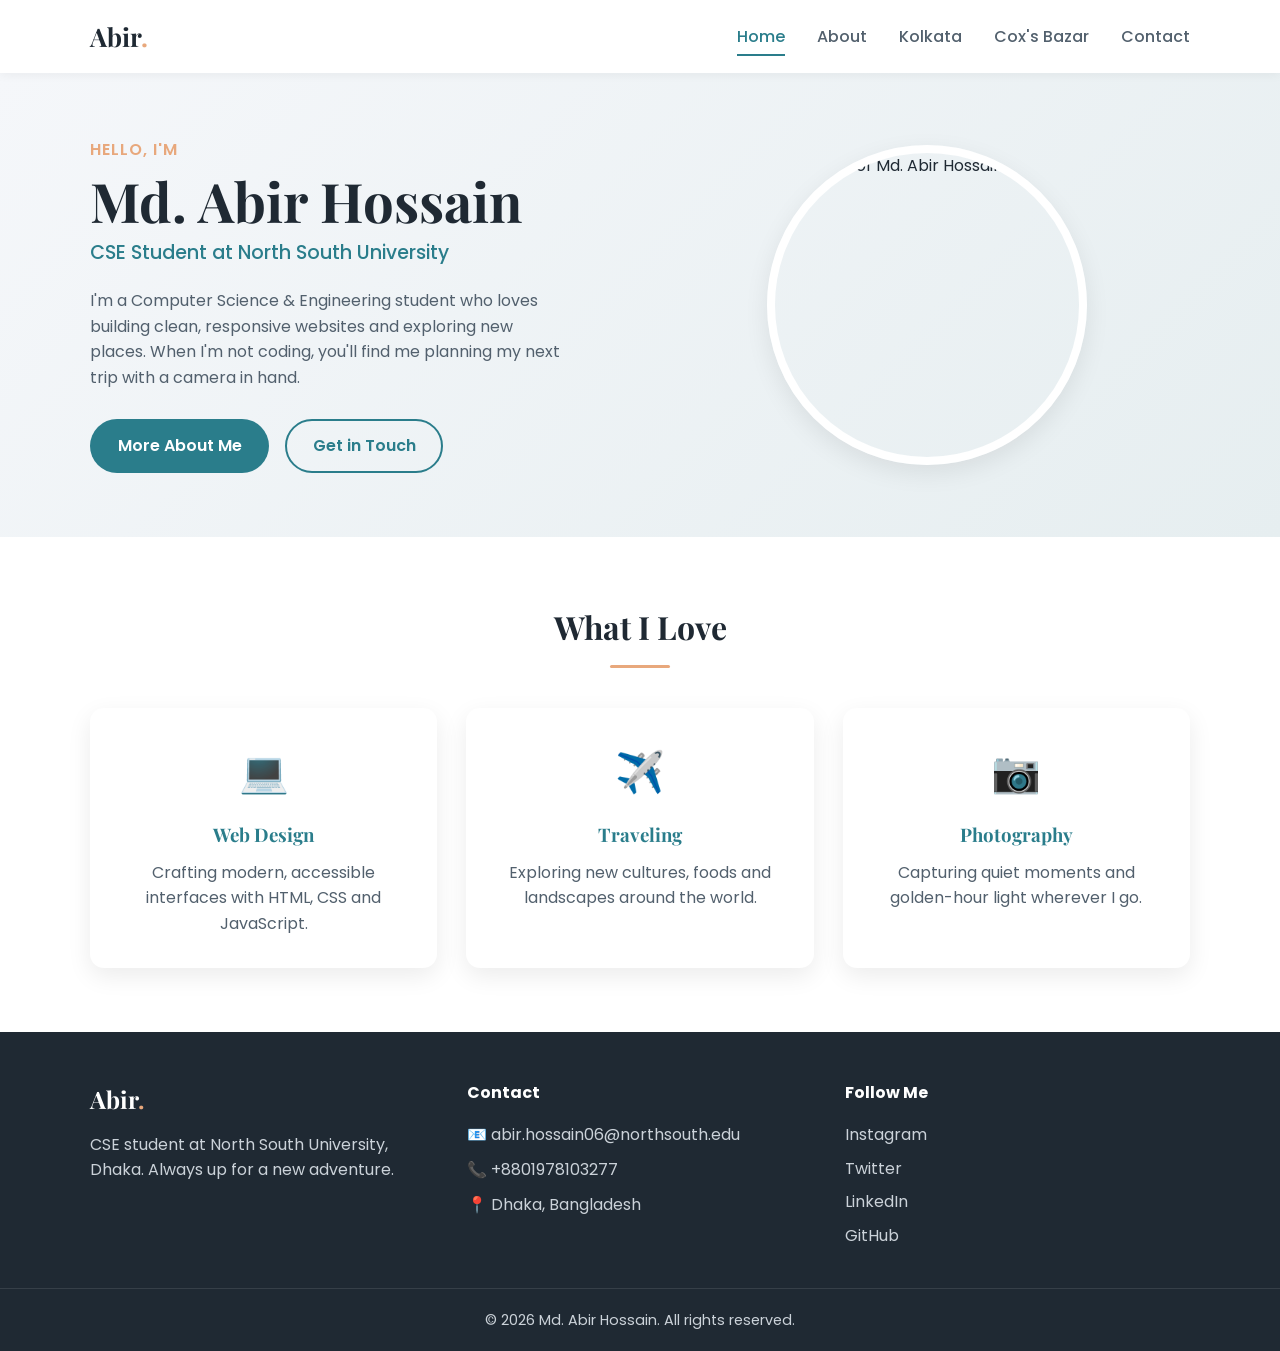
==== index.html @ 002c5c0d "Without ai polishing" ====
<!DOCTYPE html>
<html lang="en">
<head>
  <meta charset="UTF-8" />
  <meta name="viewport" content="width=device-width, initial-scale=1.0" />
  <title>Md. Abir Hossain — Portfolio</title>
  <link rel="stylesheet" href="css/style.css" />
</head>
<body>
  <header class="site-header">
    <div class="container nav-wrap">
      <a href="index.html" class="logo">Abir<span>.</span></a>
      <input type="checkbox" id="nav-toggle" class="nav-toggle" />
      <label for="nav-toggle" class="nav-toggle-label">
        <span></span>
      </label>
      <nav class="main-nav">
        <ul>
          <li><a href="index.html" class="active">Home</a></li>
          <li><a href="about.html">About</a></li>
          <li><a href="kolkata.html">Kolkata</a></li>
          <li><a href="coxsbazar.html">Cox's Bazar</a></li>
          <li><a href="#contact">Contact</a></li>
        </ul>
      </nav>
    </div>
  </header>

  <section class="hero">
    <div class="container hero-inner">
      <div class="hero-text">
        <p class="eyebrow">Hello, I'm</p>
        <h1>Md. Abir Hossain</h1>
        <h2>CSE Student at North South University</h2>
        <p class="lead">
          I'm a Computer Science &amp; Engineering student who loves building
          clean, responsive websites and exploring new places. When I'm not
          coding, you'll find me planning my next trip with a camera in hand.
        </p>
        <div class="hero-buttons">
          <a href="about.html" class="btn btn-primary">More About Me</a>
          <a href="#contact" class="btn btn-outline">Get in Touch</a>
        </div>
      </div>
      <div class="hero-image">
        <img
          src="https://craftx.corecraftsolutions.com/Abir.png"
          alt="Portrait of Md. Abir Hossain"
        />
      </div>
    </div>
  </section>

  <section class="section">
    <div class="container">
      <h2 class="section-title">What I Love</h2>
      <div class="card-grid">
        <article class="card">
          <div class="card-icon">💻</div>
          <h3>Web Design</h3>
          <p>Crafting modern, accessible interfaces with HTML, CSS and JavaScript.</p>
        </article>
        <article class="card">
          <div class="card-icon">✈️</div>
          <h3>Traveling</h3>
          <p>Exploring new cultures, foods and landscapes around the world.</p>
        </article>
        <article class="card">
          <div class="card-icon">📷</div>
          <h3>Photography</h3>
          <p>Capturing quiet moments and golden-hour light wherever I go.</p>
        </article>
      </div>
    </div>
  </section>

  <footer id="contact" class="site-footer">
    <div class="container footer-grid">
      <div>
        <h3 class="footer-logo">Abir<span>.</span></h3>
        <p>CSE student at North South University, Dhaka. Always up for a new adventure.</p>
      </div>
      <div>
        <h4>Contact</h4>
        <ul class="footer-list">
          <li>📧 abir.hossain06@northsouth.edu</li>
          <li>📞 +8801978103277</li>
          <li>📍 Dhaka, Bangladesh</li>
        </ul>
      </div>
      <div>
        <h4>Follow Me</h4>
        <ul class="social-links">
          <li><a href="#">Instagram</a></li>
          <li><a href="#">Twitter</a></li>
          <li><a href="#">LinkedIn</a></li>
          <li><a href="#">GitHub</a></li>
        </ul>
      </div>
    </div>
    <div class="footer-bottom">
      <p>&copy; 2026 Md. Abir Hossain. All rights reserved.</p>
    </div>
  </footer>
</body>
</html>
---- css/style.css ----
/* fonts and color variables */
@import url('https://fonts.googleapis.com/css2?family=Poppins:wght@400;500;600;700&family=Playfair+Display:wght@600;700&display=swap');

:root {
  --primary: #2a7d8b;
  --primary-dark: #1f5f6a;
  --accent: #e8a87c;
  --dark: #1f2933;
  --gray: #52606d;
  --light: #f5f7fa;
  --white: #ffffff;
  --shadow: 0 8px 24px rgba(0, 0, 0, 0.08);
  --radius: 14px;
  --transition: 0.3s ease;
}

* {
  margin: 0;
  padding: 0;
  box-sizing: border-box;
}

html {
  scroll-behavior: smooth;
}

body {
  font-family: 'Poppins', sans-serif;
  color: var(--dark);
  line-height: 1.6;
  background: var(--white);
}

h1, h2, h3, .logo, .footer-logo {
  font-family: 'Playfair Display', serif;
}

img {
  max-width: 100%;
  display: block;
}

a {
  text-decoration: none;
  color: inherit;
}

.container {
  width: min(1100px, 90%);
  margin: 0 auto;
}

/* header and navbar */
.site-header {
  position: sticky;
  top: 0;
  z-index: 100;
  background: rgba(255, 255, 255, 0.95);
  backdrop-filter: blur(8px);
  box-shadow: 0 2px 10px rgba(0, 0, 0, 0.05);
}

.nav-wrap {
  display: flex;
  align-items: center;
  justify-content: space-between;
  padding: 1rem 0;
}

.logo {
  font-size: 1.6rem;
  font-weight: 700;
  color: var(--dark);
}

.logo span,
.footer-logo span {
  color: var(--accent);
}

.main-nav ul {
  list-style: none;
  display: flex;
  gap: 2rem;
}

.main-nav a {
  font-weight: 500;
  color: var(--gray);
  position: relative;
  padding: 0.25rem 0;
  transition: color var(--transition);
}

.main-nav a::after {
  content: '';
  position: absolute;
  left: 0;
  bottom: -4px;
  width: 0;
  height: 2px;
  background: var(--primary);
  transition: width var(--transition);
}

.main-nav a:hover {
  color: var(--primary);
}

.main-nav a:hover::after,
.main-nav a.active::after {
  width: 100%;
}

.main-nav a.active {
  color: var(--primary);
}

/* Mobile nav toggle */
.nav-toggle {
  display: none;
}

.nav-toggle-label {
  display: none;
  cursor: pointer;
  width: 28px;
  height: 22px;
  position: relative;
}

.nav-toggle-label span,
.nav-toggle-label span::before,
.nav-toggle-label span::after {
  content: '';
  position: absolute;
  width: 28px;
  height: 3px;
  background: var(--dark);
  border-radius: 2px;
  transition: var(--transition);
}

.nav-toggle-label span {
  top: 50%;
  transform: translateY(-50%);
}

.nav-toggle-label span::before {
  top: -9px;
}

.nav-toggle-label span::after {
  top: 9px;
}

/* hero section */
.hero {
  background: linear-gradient(135deg, var(--light) 0%, #e6eef0 100%);
  padding: 4rem 0;
}

.hero-inner {
  display: flex;
  align-items: center;
  gap: 3rem;
}

.hero-text {
  flex: 1;
}

.eyebrow {
  color: var(--accent);
  font-weight: 600;
  letter-spacing: 1px;
  text-transform: uppercase;
  margin-bottom: 0.5rem;
}

.hero-text h1 {
  font-size: clamp(2.2rem, 5vw, 3.4rem);
  line-height: 1.1;
  margin-bottom: 0.5rem;
}

.hero-text h2 {
  font-family: 'Poppins', sans-serif;
  font-size: 1.2rem;
  font-weight: 500;
  color: var(--primary);
  margin-bottom: 1.2rem;
}

.lead {
  color: var(--gray);
  max-width: 480px;
  margin-bottom: 1.8rem;
}

.hero-buttons {
  display: flex;
  gap: 1rem;
  flex-wrap: wrap;
}

.hero-image {
  flex: 1;
  display: flex;
  justify-content: center;
}

.hero-image img {
  width: 320px;
  height: 320px;
  object-fit: cover;
  border-radius: 50%;
  border: 8px solid var(--white);
  box-shadow: var(--shadow);
}

/* buttons */
.btn {
  display: inline-block;
  padding: 0.75rem 1.6rem;
  border-radius: 50px;
  font-weight: 600;
  transition: var(--transition);
  border: 2px solid transparent;
}

.btn-primary {
  background: var(--primary);
  color: var(--white);
}

.btn-primary:hover {
  background: var(--primary-dark);
  transform: translateY(-3px);
  box-shadow: var(--shadow);
}

.btn-outline {
  border-color: var(--primary);
  color: var(--primary);
}

.btn-outline:hover {
  background: var(--primary);
  color: var(--white);
  transform: translateY(-3px);
}

/* sections */
.section {
  padding: 4rem 0;
}

.section-alt {
  background: var(--light);
}

.section-title {
  text-align: center;
  font-size: 2rem;
  margin-bottom: 2.5rem;
  position: relative;
}

.section-title::after {
  content: '';
  display: block;
  width: 60px;
  height: 3px;
  background: var(--accent);
  margin: 0.8rem auto 0;
  border-radius: 2px;
}

/* cards */
.card-grid {
  display: grid;
  grid-template-columns: repeat(auto-fit, minmax(250px, 1fr));
  gap: 1.8rem;
}

.card {
  background: var(--white);
  padding: 2rem;
  border-radius: var(--radius);
  box-shadow: var(--shadow);
  text-align: center;
  transition: transform var(--transition);
}

.card:hover {
  transform: translateY(-8px);
}

.card-icon {
  font-size: 2.5rem;
  margin-bottom: 1rem;
}

.card h3 {
  margin-bottom: 0.6rem;
  color: var(--primary);
}

.card p {
  color: var(--gray);
}

/* page banner */
.page-banner {
  background: linear-gradient(135deg, var(--primary) 0%, var(--primary-dark) 100%);
  color: var(--white);
  text-align: center;
  padding: 3.5rem 0;
}

.page-banner h1 {
  font-size: 2.6rem;
  margin-bottom: 0.5rem;
}

/* about page */
.about-grid {
  display: grid;
  grid-template-columns: 1fr 1.3fr;
  gap: 3rem;
  align-items: center;
}

.about-image img {
  border-radius: var(--radius);
  box-shadow: var(--shadow);
}

.about-text h2 {
  margin-bottom: 1rem;
}

.about-text p {
  color: var(--gray);
  margin-bottom: 1rem;
}

.about-text h3 {
  margin: 1.5rem 0 0.8rem;
  color: var(--primary);
}

.skill-list {
  list-style: none;
  display: flex;
  flex-wrap: wrap;
  gap: 0.7rem;
}

.skill-list li {
  background: var(--light);
  border: 1px solid #dce3e8;
  padding: 0.45rem 1rem;
  border-radius: 50px;
  font-size: 0.9rem;
  font-weight: 500;
  transition: var(--transition);
}

.skill-list li:hover {
  background: var(--primary);
  color: var(--white);
}

/* timeline */
.timeline {
  display: grid;
  grid-template-columns: repeat(auto-fit, minmax(220px, 1fr));
  gap: 1.5rem;
}

.timeline-item {
  background: var(--white);
  padding: 1.8rem;
  border-radius: var(--radius);
  box-shadow: var(--shadow);
  border-top: 4px solid var(--accent);
}

.timeline-item .year {
  display: inline-block;
  font-weight: 700;
  color: var(--primary);
  font-size: 1.3rem;
  margin-bottom: 0.5rem;
}

/* travel page hero */
.travel-hero {
  background-size: cover;
  background-position: center;
  color: var(--white);
  text-align: center;
  padding: 6rem 0;
}

.travel-hero h1 {
  font-size: clamp(2.2rem, 5vw, 3.5rem);
  margin-bottom: 0.5rem;
  text-shadow: 0 2px 8px rgba(0, 0, 0, 0.4);
}

.travel-hero p {
  font-size: 1.2rem;
  text-shadow: 0 2px 6px rgba(0, 0, 0, 0.4);
}

.intro-text {
  max-width: 720px;
  margin: 0 auto 2.5rem;
  text-align: center;
  color: var(--gray);
  font-size: 1.05rem;
}

/* photo gallery */
.gallery {
  display: grid;
  grid-template-columns: repeat(auto-fit, minmax(220px, 1fr));
  gap: 1.2rem;
}

.gallery img {
  height: 260px;
  width: 100%;
  object-fit: cover;
  border-radius: var(--radius);
  box-shadow: var(--shadow);
  transition: transform var(--transition);
}

.gallery img:hover {
  transform: scale(1.04);
}

/* footer */
.site-footer {
  background: var(--dark);
  color: #cbd2d9;
  padding-top: 3rem;
}

.footer-grid {
  display: grid;
  grid-template-columns: repeat(auto-fit, minmax(220px, 1fr));
  gap: 2rem;
  padding-bottom: 2rem;
}

.footer-logo {
  font-size: 1.5rem;
  color: var(--white);
  margin-bottom: 0.8rem;
}

.site-footer h4 {
  color: var(--white);
  margin-bottom: 1rem;
}

.footer-list,
.social-links {
  list-style: none;
}

.footer-list li {
  margin-bottom: 0.6rem;
}

.social-links li {
  margin-bottom: 0.5rem;
}

.social-links a {
  transition: var(--transition);
}

.social-links a:hover {
  color: var(--accent);
  padding-left: 6px;
}

.footer-bottom {
  border-top: 1px solid rgba(255, 255, 255, 0.1);
  text-align: center;
  padding: 1.2rem 0;
  font-size: 0.9rem;
}

/* responsive breakpoints */
@media (max-width: 820px) {
  .nav-toggle-label {
    display: block;
  }

  .main-nav {
    position: absolute;
    top: 100%;
    left: 0;
    width: 100%;
    background: var(--white);
    box-shadow: var(--shadow);
    max-height: 0;
    overflow: hidden;
    transition: max-height var(--transition);
  }

  .main-nav ul {
    flex-direction: column;
    gap: 0;
    padding: 0.5rem 5%;
  }

  .main-nav li {
    border-bottom: 1px solid var(--light);
  }

  .main-nav a {
    display: block;
    padding: 0.9rem 0;
  }

  .nav-toggle:checked ~ .main-nav {
    max-height: 320px;
  }

  .hero-inner {
    flex-direction: column-reverse;
    text-align: center;
  }

  .lead {
    margin-left: auto;
    margin-right: auto;
  }

  .hero-buttons {
    justify-content: center;
  }

  .about-grid {
    grid-template-columns: 1fr;
  }

  .skill-list {
    justify-content: center;
  }
}

@media (max-width: 480px) {
  .hero-image img {
    width: 240px;
    height: 240px;
  }

  .section {
    padding: 3rem 0;
  }

  .hero-buttons {
    flex-direction: column;
  }

  .btn {
    text-align: center;
  }
}
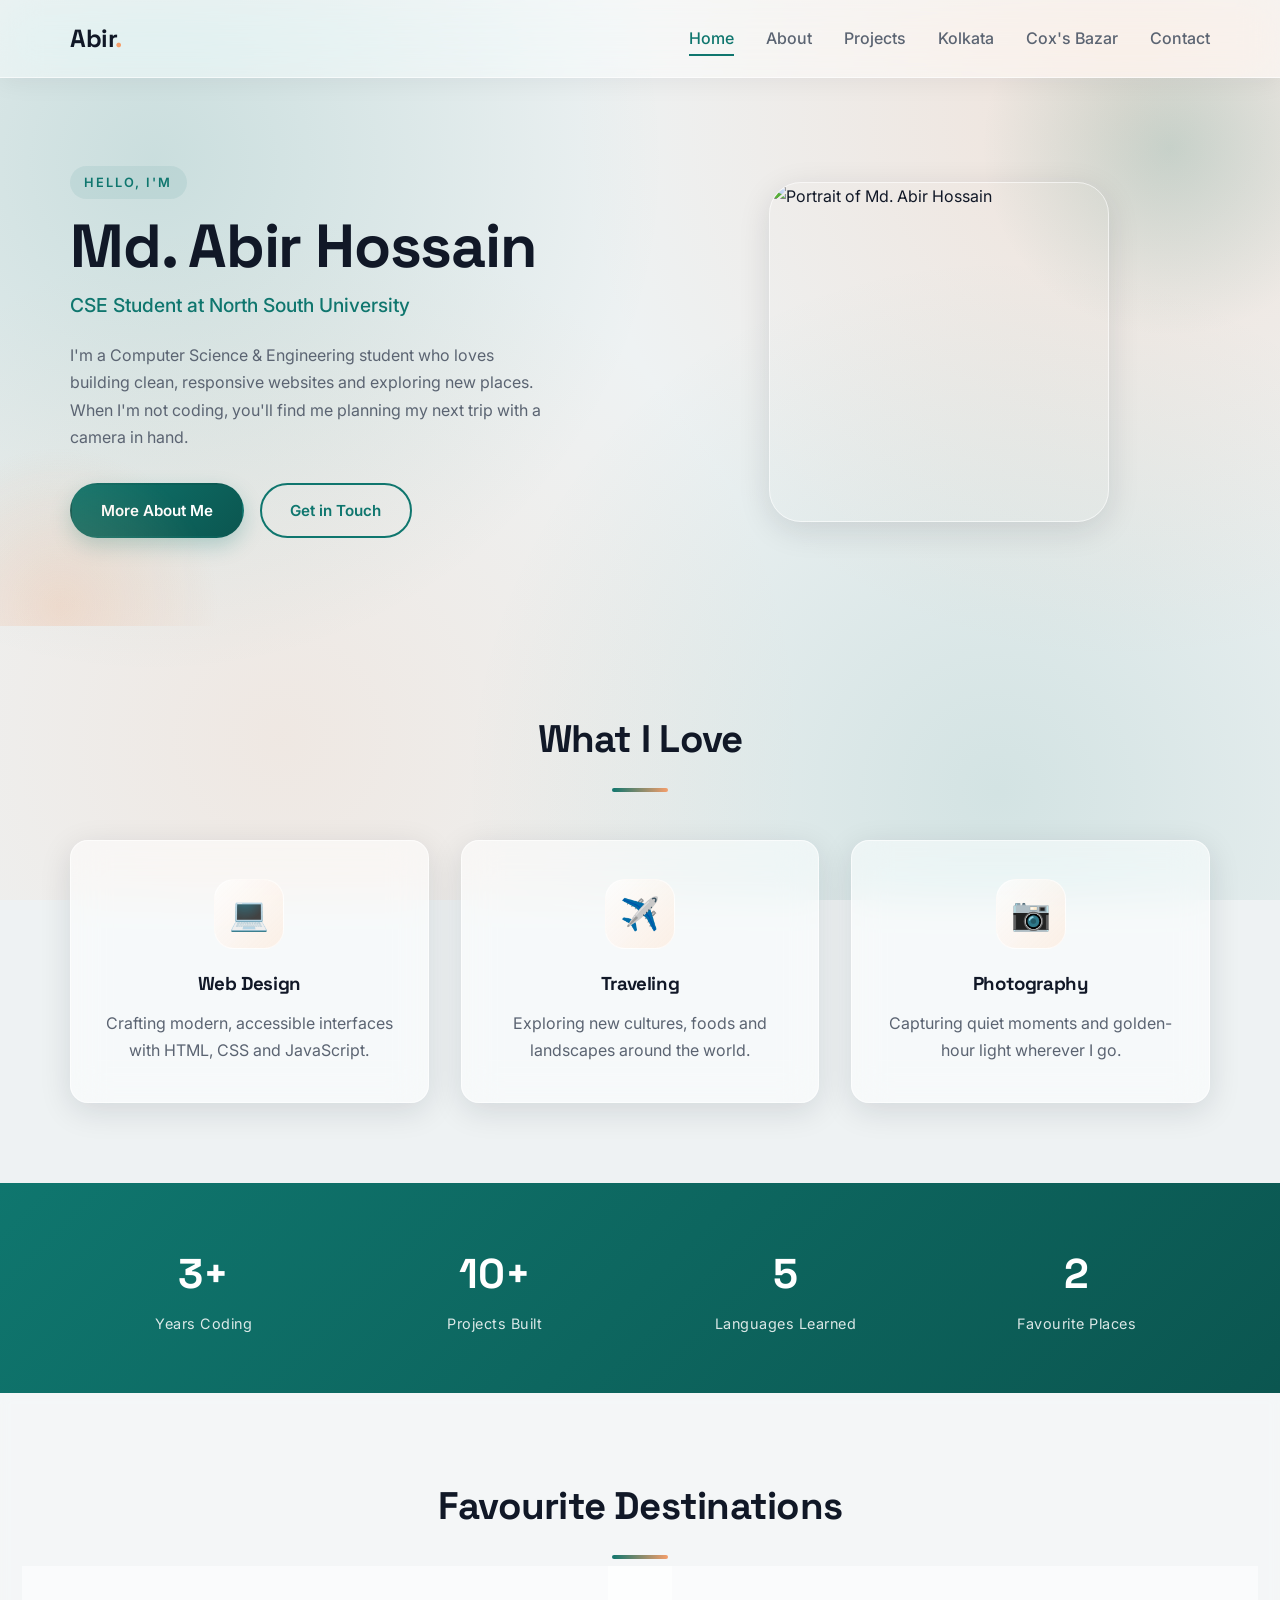
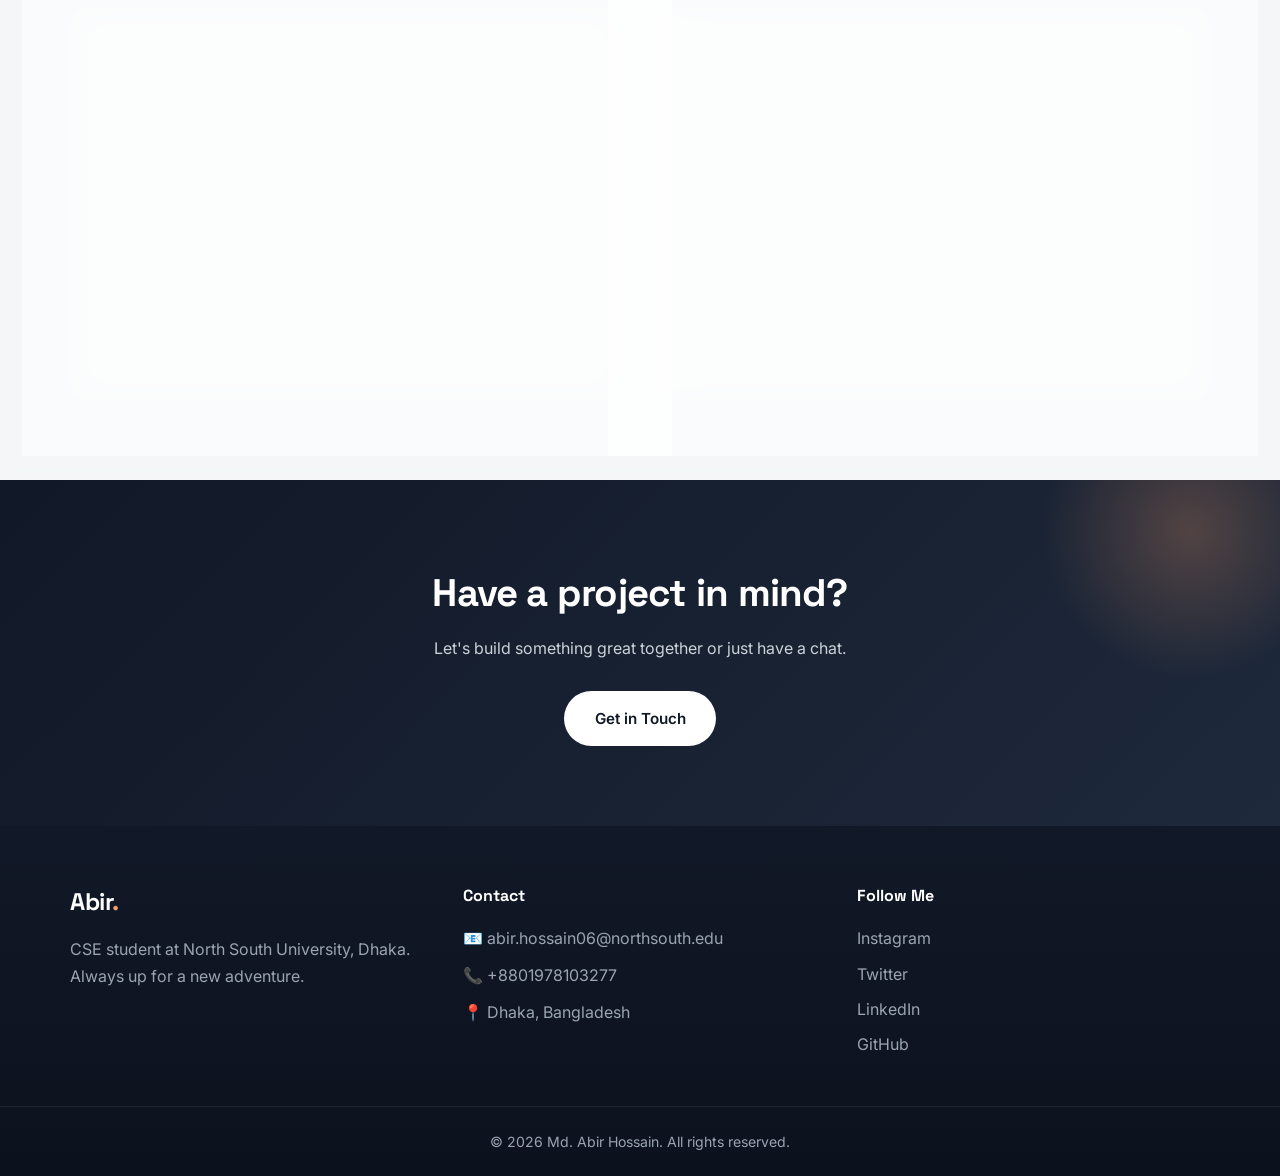
==== commit d6ee921b: "Polished with AI added glass morphism" ====
--- a/index.html
+++ b/index.html
@@ -18,9 +18,10 @@
         <ul>
           <li><a href="index.html" class="active">Home</a></li>
           <li><a href="about.html">About</a></li>
+          <li><a href="projects.html">Projects</a></li>
           <li><a href="kolkata.html">Kolkata</a></li>
           <li><a href="coxsbazar.html">Cox's Bazar</a></li>
-          <li><a href="#contact">Contact</a></li>
+          <li><a href="contact.html">Contact</a></li>
         </ul>
       </nav>
     </div>
@@ -39,7 +40,7 @@
         </p>
         <div class="hero-buttons">
           <a href="about.html" class="btn btn-primary">More About Me</a>
-          <a href="#contact" class="btn btn-outline">Get in Touch</a>
+          <a href="contact.html" class="btn btn-outline">Get in Touch</a>
         </div>
       </div>
       <div class="hero-image">
@@ -74,6 +75,59 @@
     </div>
   </section>
 
+  <section class="stats">
+    <div class="container stats-grid">
+      <div class="stat">
+        <span class="stat-number">3+</span>
+        <span class="stat-label">Years Coding</span>
+      </div>
+      <div class="stat">
+        <span class="stat-number">10+</span>
+        <span class="stat-label">Projects Built</span>
+      </div>
+      <div class="stat">
+        <span class="stat-number">5</span>
+        <span class="stat-label">Languages Learned</span>
+      </div>
+      <div class="stat">
+        <span class="stat-number">2</span>
+        <span class="stat-label">Favourite Places</span>
+      </div>
+    </div>
+  </section>
+
+  <section class="section section-alt">
+    <div class="container">
+      <h2 class="section-title">Favourite Destinations</h2>
+      <div class="card-grid">
+        <article class="place-card">
+          <img src="https://images.unsplash.com/photo-1558431382-27e303142255?auto=format&fit=crop&w=600&q=80" alt="Victoria Memorial in Kolkata" />
+          <div class="place-card-body">
+            <h3>Kolkata, India</h3>
+            <p>The City of Joy, full of history, culture and great food.</p>
+            <a href="kolkata.html" class="link-arrow">Read more &rarr;</a>
+          </div>
+        </article>
+        <article class="place-card">
+          <img src="https://images.unsplash.com/photo-1559494007-9f5847c49d94?auto=format&fit=crop&w=600&q=80" alt="Cox's Bazar beach" />
+          <div class="place-card-body">
+            <h3>Cox's Bazar, Bangladesh</h3>
+            <p>Home to the longest natural sea beach in the world.</p>
+            <a href="coxsbazar.html" class="link-arrow">Read more &rarr;</a>
+          </div>
+        </article>
+      </div>
+    </div>
+  </section>
+
+  <section class="cta">
+    <div class="container">
+      <h2>Have a project in mind?</h2>
+      <p>Let's build something great together or just have a chat.</p>
+      <a href="contact.html" class="btn btn-light">Get in Touch</a>
+    </div>
+  </section>
+
   <footer id="contact" class="site-footer">
     <div class="container footer-grid">
       <div>
--- a/css/style.css
+++ b/css/style.css
@@ -1,17 +1,26 @@
 /* fonts and color variables */
-@import url('https://fonts.googleapis.com/css2?family=Poppins:wght@400;500;600;700&family=Playfair+Display:wght@600;700&display=swap');
+@import url('https://fonts.googleapis.com/css2?family=Inter:wght@400;500;600;700&family=Space+Grotesk:wght@500;600;700&display=swap');
 
 :root {
-  --primary: #2a7d8b;
-  --primary-dark: #1f5f6a;
-  --accent: #e8a87c;
-  --dark: #1f2933;
-  --gray: #52606d;
-  --light: #f5f7fa;
+  --primary: #0f766e;
+  --primary-dark: #0b5650;
+  --accent: #f59e6b;
+  --accent-soft: #fde8d8;
+  --dark: #111827;
+  --gray: #5b6472;
+  --light: #f4f6f8;
+  --border: #e6eaef;
   --white: #ffffff;
-  --shadow: 0 8px 24px rgba(0, 0, 0, 0.08);
-  --radius: 14px;
-  --transition: 0.3s ease;
+  --shadow-sm: 0 2px 8px rgba(17, 24, 39, 0.05);
+  --shadow: 0 12px 32px rgba(17, 24, 39, 0.08);
+  --shadow-lg: 0 24px 60px rgba(17, 24, 39, 0.12);
+  --radius: 18px;
+  --radius-sm: 12px;
+  --transition: 0.3s cubic-bezier(0.4, 0, 0.2, 1);
+  --glass-bg: rgba(255, 255, 255, 0.55);
+  --glass-border: rgba(255, 255, 255, 0.6);
+  --glass-shadow: 0 8px 32px rgba(17, 24, 39, 0.12);
+  --glass-blur: blur(18px) saturate(160%);
 }
 
 * {
@@ -25,14 +34,22 @@
 }
 
 body {
-  font-family: 'Poppins', sans-serif;
+  font-family: 'Inter', sans-serif;
   color: var(--dark);
-  line-height: 1.6;
-  background: var(--white);
+  line-height: 1.7;
+  background: #eef2f3;
+  background-image:
+    radial-gradient(circle at 12% 18%, rgba(15, 118, 110, 0.16), transparent 38%),
+    radial-gradient(circle at 88% 12%, rgba(245, 158, 107, 0.18), transparent 40%),
+    radial-gradient(circle at 78% 88%, rgba(15, 118, 110, 0.12), transparent 42%),
+    radial-gradient(circle at 22% 82%, rgba(245, 158, 107, 0.12), transparent 42%);
+  background-attachment: fixed;
+  -webkit-font-smoothing: antialiased;
 }
 
 h1, h2, h3, .logo, .footer-logo {
-  font-family: 'Playfair Display', serif;
+  font-family: 'Space Grotesk', sans-serif;
+  letter-spacing: -0.02em;
 }
 
 img {
@@ -46,7 +63,7 @@
 }
 
 .container {
-  width: min(1100px, 90%);
+  width: min(1140px, 90%);
   margin: 0 auto;
 }
 
@@ -55,20 +72,22 @@
   position: sticky;
   top: 0;
   z-index: 100;
-  background: rgba(255, 255, 255, 0.95);
-  backdrop-filter: blur(8px);
-  box-shadow: 0 2px 10px rgba(0, 0, 0, 0.05);
+  background: rgba(255, 255, 255, 0.45);
+  backdrop-filter: var(--glass-blur);
+  -webkit-backdrop-filter: var(--glass-blur);
+  border-bottom: 1px solid var(--glass-border);
+  box-shadow: 0 4px 24px rgba(17, 24, 39, 0.06);
 }
 
 .nav-wrap {
   display: flex;
   align-items: center;
   justify-content: space-between;
-  padding: 1rem 0;
+  padding: 1.1rem 0;
 }
 
 .logo {
-  font-size: 1.6rem;
+  font-size: 1.55rem;
   font-weight: 700;
   color: var(--dark);
 }
@@ -156,14 +175,40 @@
 
 /* hero section */
 .hero {
-  background: linear-gradient(135deg, var(--light) 0%, #e6eef0 100%);
-  padding: 4rem 0;
+  position: relative;
+  padding: 5.5rem 0;
+  overflow: hidden;
+}
+
+.hero::before {
+  content: '';
+  position: absolute;
+  top: -120px;
+  right: -80px;
+  width: 380px;
+  height: 380px;
+  background: radial-gradient(circle, rgba(15, 118, 110, 0.18), transparent 70%);
+  border-radius: 50%;
+  pointer-events: none;
+}
+
+.hero::after {
+  content: '';
+  position: absolute;
+  bottom: -140px;
+  left: -100px;
+  width: 320px;
+  height: 320px;
+  background: radial-gradient(circle, rgba(245, 158, 107, 0.22), transparent 70%);
+  border-radius: 50%;
+  pointer-events: none;
 }
 
 .hero-inner {
+  position: relative;
   display: flex;
   align-items: center;
-  gap: 3rem;
+  gap: 3.5rem;
 }
 
 .hero-text {
@@ -171,31 +216,37 @@
 }
 
 .eyebrow {
-  color: var(--accent);
+  display: inline-block;
+  color: var(--primary);
   font-weight: 600;
-  letter-spacing: 1px;
+  letter-spacing: 2px;
   text-transform: uppercase;
-  margin-bottom: 0.5rem;
+  font-size: 0.8rem;
+  padding: 0.35rem 0.9rem;
+  background: rgba(15, 118, 110, 0.08);
+  border-radius: 50px;
+  margin-bottom: 1rem;
 }
 
 .hero-text h1 {
-  font-size: clamp(2.2rem, 5vw, 3.4rem);
-  line-height: 1.1;
-  margin-bottom: 0.5rem;
+  font-size: clamp(2.4rem, 5.5vw, 3.8rem);
+  line-height: 1.05;
+  margin-bottom: 0.6rem;
 }
 
 .hero-text h2 {
-  font-family: 'Poppins', sans-serif;
+  font-family: 'Inter', sans-serif;
   font-size: 1.2rem;
   font-weight: 500;
   color: var(--primary);
-  margin-bottom: 1.2rem;
+  margin-bottom: 1.3rem;
+  letter-spacing: 0;
 }
 
 .lead {
   color: var(--gray);
   max-width: 480px;
-  margin-bottom: 1.8rem;
+  margin-bottom: 2rem;
 }
 
 .hero-buttons {
@@ -211,33 +262,39 @@
 }
 
 .hero-image img {
-  width: 320px;
-  height: 320px;
+  width: 340px;
+  height: 340px;
   object-fit: cover;
-  border-radius: 50%;
-  border: 8px solid var(--white);
-  box-shadow: var(--shadow);
+  border-radius: 32px;
+  border: 1px solid var(--glass-border);
+  box-shadow: var(--glass-shadow);
+  transition: transform var(--transition);
+}
+
+.hero-image img:hover {
+  transform: translateY(-6px) rotate(-1deg);
 }
 
 /* buttons */
 .btn {
   display: inline-block;
-  padding: 0.75rem 1.6rem;
+  padding: 0.8rem 1.8rem;
   border-radius: 50px;
   font-weight: 600;
+  font-size: 0.95rem;
   transition: var(--transition);
   border: 2px solid transparent;
 }
 
 .btn-primary {
-  background: var(--primary);
+  background: linear-gradient(135deg, var(--primary) 0%, var(--primary-dark) 100%);
   color: var(--white);
+  box-shadow: 0 8px 20px rgba(15, 118, 110, 0.25);
 }
 
 .btn-primary:hover {
-  background: var(--primary-dark);
   transform: translateY(-3px);
-  box-shadow: var(--shadow);
+  box-shadow: 0 14px 28px rgba(15, 118, 110, 0.35);
 }
 
 .btn-outline {
@@ -249,92 +306,423 @@
   background: var(--primary);
   color: var(--white);
   transform: translateY(-3px);
+  box-shadow: 0 12px 24px rgba(15, 118, 110, 0.25);
 }
 
 /* sections */
 .section {
-  padding: 4rem 0;
+  padding: 5rem 0;
 }
 
 .section-alt {
-  background: var(--light);
+  background: rgba(255, 255, 255, 0.35);
+  backdrop-filter: blur(6px);
+  -webkit-backdrop-filter: blur(6px);
 }
 
 .section-title {
   text-align: center;
-  font-size: 2rem;
-  margin-bottom: 2.5rem;
+  font-size: clamp(1.8rem, 4vw, 2.4rem);
+  margin-bottom: 3rem;
   position: relative;
 }
 
 .section-title::after {
   content: '';
   display: block;
-  width: 60px;
-  height: 3px;
-  background: var(--accent);
-  margin: 0.8rem auto 0;
-  border-radius: 2px;
+  width: 56px;
+  height: 4px;
+  background: linear-gradient(90deg, var(--primary), var(--accent));
+  margin: 1rem auto 0;
+  border-radius: 4px;
 }
 
 /* cards */
 .card-grid {
   display: grid;
   grid-template-columns: repeat(auto-fit, minmax(250px, 1fr));
-  gap: 1.8rem;
+  gap: 2rem;
 }
 
 .card {
-  background: var(--white);
-  padding: 2rem;
+  background: var(--glass-bg);
+  backdrop-filter: var(--glass-blur);
+  -webkit-backdrop-filter: var(--glass-blur);
+  padding: 2.4rem 2rem;
   border-radius: var(--radius);
-  box-shadow: var(--shadow);
+  box-shadow: var(--glass-shadow);
+  border: 1px solid var(--glass-border);
   text-align: center;
-  transition: transform var(--transition);
+  transition: transform var(--transition), box-shadow var(--transition);
 }
 
 .card:hover {
-  transform: translateY(-8px);
+  transform: translateY(-10px);
+  box-shadow: var(--shadow-lg);
 }
 
 .card-icon {
-  font-size: 2.5rem;
-  margin-bottom: 1rem;
+  display: inline-flex;
+  align-items: center;
+  justify-content: center;
+  width: 70px;
+  height: 70px;
+  font-size: 2rem;
+  margin-bottom: 1.2rem;
+  background: linear-gradient(135deg, rgba(255, 255, 255, 0.7), rgba(253, 232, 216, 0.6));
+  border: 1px solid var(--glass-border);
+  border-radius: 20px;
 }
 
 .card h3 {
   margin-bottom: 0.6rem;
-  color: var(--primary);
+  color: var(--dark);
 }
 
 .card p {
   color: var(--gray);
 }
 
+/* place cards on home page */
+.place-card {
+  background: var(--glass-bg);
+  backdrop-filter: var(--glass-blur);
+  -webkit-backdrop-filter: var(--glass-blur);
+  border-radius: var(--radius);
+  overflow: hidden;
+  box-shadow: var(--glass-shadow);
+  border: 1px solid var(--glass-border);
+  transition: transform var(--transition), box-shadow var(--transition);
+}
+
+.place-card:hover {
+  transform: translateY(-10px);
+  box-shadow: var(--shadow-lg);
+}
+
+.place-card img {
+  height: 230px;
+  width: 100%;
+  object-fit: cover;
+  transition: transform 0.6s ease;
+}
+
+.place-card:hover img {
+  transform: scale(1.07);
+}
+
+.place-card-body {
+  padding: 1.6rem;
+}
+
+.place-card-body h3 {
+  margin-bottom: 0.5rem;
+}
+
+.place-card-body p {
+  color: var(--gray);
+  margin-bottom: 1rem;
+}
+
+.link-arrow {
+  display: inline-block;
+  color: var(--primary);
+  font-weight: 600;
+  transition: var(--transition);
+}
+
+.link-arrow:hover {
+  color: var(--accent);
+  transform: translateX(4px);
+}
+
+/* stats strip */
+.stats {
+  background: linear-gradient(135deg, var(--primary) 0%, var(--primary-dark) 100%);
+  color: var(--white);
+  padding: 3.5rem 0;
+}
+
+.stats-grid {
+  display: grid;
+  grid-template-columns: repeat(auto-fit, minmax(150px, 1fr));
+  gap: 1.5rem;
+  text-align: center;
+}
+
+.stat-number {
+  display: block;
+  font-family: 'Space Grotesk', sans-serif;
+  font-size: 2.6rem;
+  font-weight: 700;
+}
+
+.stat-label {
+  font-size: 0.9rem;
+  letter-spacing: 0.5px;
+  opacity: 0.85;
+}
+
+/* call to action */
+.cta {
+  position: relative;
+  background: linear-gradient(135deg, #111827 0%, #1e293b 100%);
+  color: var(--white);
+  text-align: center;
+  padding: 5rem 0;
+  overflow: hidden;
+}
+
+.cta::before {
+  content: '';
+  position: absolute;
+  top: -100px;
+  right: -60px;
+  width: 300px;
+  height: 300px;
+  background: radial-gradient(circle, rgba(245, 158, 107, 0.25), transparent 70%);
+  border-radius: 50%;
+}
+
+.cta h2 {
+  position: relative;
+  font-size: clamp(1.8rem, 4vw, 2.4rem);
+  margin-bottom: 0.6rem;
+}
+
+.cta p {
+  position: relative;
+  color: #cbd2d9;
+  margin-bottom: 1.8rem;
+}
+
+.btn-light {
+  position: relative;
+  background: var(--white);
+  color: var(--dark);
+}
+
+.btn-light:hover {
+  background: var(--accent);
+  color: var(--white);
+  transform: translateY(-3px);
+  box-shadow: 0 12px 24px rgba(245, 158, 107, 0.35);
+}
+
+/* project cards */
+.project-card {
+  background: var(--glass-bg);
+  backdrop-filter: var(--glass-blur);
+  -webkit-backdrop-filter: var(--glass-blur);
+  border-radius: var(--radius);
+  overflow: hidden;
+  box-shadow: var(--glass-shadow);
+  border: 1px solid var(--glass-border);
+  transition: transform var(--transition), box-shadow var(--transition);
+  display: flex;
+  flex-direction: column;
+}
+
+.project-card:hover {
+  transform: translateY(-10px);
+  box-shadow: var(--shadow-lg);
+}
+
+.project-thumb {
+  overflow: hidden;
+  height: 200px;
+}
+
+.project-thumb img {
+  width: 100%;
+  height: 100%;
+  object-fit: cover;
+  transition: transform 0.6s ease;
+}
+
+.project-card:hover .project-thumb img {
+  transform: scale(1.08);
+}
+
+.project-body {
+  padding: 1.6rem;
+  display: flex;
+  flex-direction: column;
+  flex: 1;
+}
+
+.project-body h3 {
+  margin-bottom: 0.5rem;
+  color: var(--dark);
+}
+
+.project-body p {
+  color: var(--gray);
+  margin-bottom: 1rem;
+}
+
+.tag-row {
+  display: flex;
+  flex-wrap: wrap;
+  gap: 0.5rem;
+  margin-bottom: 1rem;
+}
+
+.tag {
+  background: rgba(253, 232, 216, 0.7);
+  border: 1px solid rgba(245, 158, 107, 0.35);
+  color: #b45c2e;
+  font-size: 0.78rem;
+  font-weight: 600;
+  padding: 0.3rem 0.8rem;
+  border-radius: 50px;
+}
+
+.project-body .link-arrow {
+  margin-top: auto;
+}
+
+/* contact page */
+.contact-grid {
+  display: grid;
+  grid-template-columns: 1fr 1.2fr;
+  gap: 3rem;
+  align-items: start;
+}
+
+.contact-info h2 {
+  margin-bottom: 1rem;
+}
+
+.contact-info p {
+  color: var(--gray);
+  margin-bottom: 1.5rem;
+}
+
+.contact-details {
+  list-style: none;
+  margin-bottom: 1.5rem;
+}
+
+.contact-details li {
+  display: flex;
+  align-items: center;
+  gap: 0.7rem;
+  margin-bottom: 0.8rem;
+  color: var(--gray);
+}
+
+.contact-socials {
+  display: flex;
+  flex-wrap: wrap;
+  gap: 0.8rem;
+}
+
+.contact-socials a {
+  background: var(--glass-bg);
+  backdrop-filter: var(--glass-blur);
+  -webkit-backdrop-filter: var(--glass-blur);
+  border: 1px solid var(--glass-border);
+  padding: 0.5rem 1rem;
+  border-radius: 50px;
+  font-weight: 500;
+  color: var(--primary);
+  transition: var(--transition);
+}
+
+.contact-socials a:hover {
+  background: var(--primary);
+  color: var(--white);
+}
+
+.contact-form {
+  background: var(--glass-bg);
+  backdrop-filter: var(--glass-blur);
+  -webkit-backdrop-filter: var(--glass-blur);
+  padding: 2.2rem;
+  border-radius: var(--radius);
+  box-shadow: var(--glass-shadow);
+  border: 1px solid var(--glass-border);
+}
+
+.form-group {
+  margin-bottom: 1.2rem;
+}
+
+.form-group label {
+  display: block;
+  font-weight: 500;
+  margin-bottom: 0.4rem;
+}
+
+.form-group input,
+.form-group textarea {
+  width: 100%;
+  padding: 0.8rem 1rem;
+  border: 1px solid var(--glass-border);
+  border-radius: var(--radius-sm);
+  font-family: inherit;
+  font-size: 1rem;
+  background: rgba(255, 255, 255, 0.5);
+  transition: var(--transition);
+}
+
+.form-group input:focus,
+.form-group textarea:focus {
+  outline: none;
+  background: rgba(255, 255, 255, 0.85);
+  border-color: var(--primary);
+  box-shadow: 0 0 0 4px rgba(15, 118, 110, 0.12);
+}
+
+.form-group textarea {
+  resize: vertical;
+}
+
 /* page banner */
 .page-banner {
+  position: relative;
   background: linear-gradient(135deg, var(--primary) 0%, var(--primary-dark) 100%);
   color: var(--white);
   text-align: center;
-  padding: 3.5rem 0;
+  padding: 4.5rem 0;
+  overflow: hidden;
+}
+
+.page-banner::before {
+  content: '';
+  position: absolute;
+  top: -80px;
+  right: -40px;
+  width: 260px;
+  height: 260px;
+  background: radial-gradient(circle, rgba(245, 158, 107, 0.25), transparent 70%);
+  border-radius: 50%;
 }
 
 .page-banner h1 {
-  font-size: 2.6rem;
+  position: relative;
+  font-size: clamp(2rem, 5vw, 2.8rem);
   margin-bottom: 0.5rem;
+}
+
+.page-banner p {
+  position: relative;
+  opacity: 0.9;
 }
 
 /* about page */
 .about-grid {
   display: grid;
   grid-template-columns: 1fr 1.3fr;
-  gap: 3rem;
+  gap: 3.5rem;
   align-items: center;
 }
 
 .about-image img {
   border-radius: var(--radius);
-  box-shadow: var(--shadow);
+  border: 1px solid var(--glass-border);
+  box-shadow: var(--glass-shadow);
 }
 
 .about-text h2 {
@@ -359,9 +747,11 @@
 }
 
 .skill-list li {
-  background: var(--light);
-  border: 1px solid #dce3e8;
-  padding: 0.45rem 1rem;
+  background: var(--glass-bg);
+  backdrop-filter: var(--glass-blur);
+  -webkit-backdrop-filter: var(--glass-blur);
+  border: 1px solid var(--glass-border);
+  padding: 0.5rem 1.1rem;
   border-radius: 50px;
   font-size: 0.9rem;
   font-weight: 500;
@@ -371,28 +761,40 @@
 .skill-list li:hover {
   background: var(--primary);
   color: var(--white);
+  border-color: var(--primary);
+  transform: translateY(-2px);
 }
 
 /* timeline */
 .timeline {
   display: grid;
   grid-template-columns: repeat(auto-fit, minmax(220px, 1fr));
-  gap: 1.5rem;
+  gap: 1.8rem;
 }
 
 .timeline-item {
-  background: var(--white);
-  padding: 1.8rem;
+  background: var(--glass-bg);
+  backdrop-filter: var(--glass-blur);
+  -webkit-backdrop-filter: var(--glass-blur);
+  padding: 2rem 1.8rem;
   border-radius: var(--radius);
-  box-shadow: var(--shadow);
+  box-shadow: var(--glass-shadow);
+  border: 1px solid var(--glass-border);
   border-top: 4px solid var(--accent);
+  transition: transform var(--transition), box-shadow var(--transition);
+}
+
+.timeline-item:hover {
+  transform: translateY(-6px);
+  box-shadow: var(--shadow-lg);
 }
 
 .timeline-item .year {
   display: inline-block;
+  font-family: 'Space Grotesk', sans-serif;
   font-weight: 700;
   color: var(--primary);
-  font-size: 1.3rem;
+  font-size: 1.4rem;
   margin-bottom: 0.5rem;
 }
 
@@ -402,60 +804,61 @@
   background-position: center;
   color: var(--white);
   text-align: center;
-  padding: 6rem 0;
+  padding: 7rem 0;
 }
 
 .travel-hero h1 {
-  font-size: clamp(2.2rem, 5vw, 3.5rem);
+  font-size: clamp(2.4rem, 5.5vw, 3.6rem);
   margin-bottom: 0.5rem;
-  text-shadow: 0 2px 8px rgba(0, 0, 0, 0.4);
+  text-shadow: 0 2px 12px rgba(0, 0, 0, 0.45);
 }
 
 .travel-hero p {
-  font-size: 1.2rem;
-  text-shadow: 0 2px 6px rgba(0, 0, 0, 0.4);
+  font-size: 1.25rem;
+  text-shadow: 0 2px 8px rgba(0, 0, 0, 0.45);
 }
 
 .intro-text {
   max-width: 720px;
-  margin: 0 auto 2.5rem;
+  margin: 0 auto 3rem;
   text-align: center;
   color: var(--gray);
-  font-size: 1.05rem;
+  font-size: 1.1rem;
 }
 
 /* photo gallery */
 .gallery {
   display: grid;
   grid-template-columns: repeat(auto-fit, minmax(220px, 1fr));
-  gap: 1.2rem;
+  gap: 1.4rem;
 }
 
 .gallery img {
-  height: 260px;
+  height: 270px;
   width: 100%;
   object-fit: cover;
   border-radius: var(--radius);
-  box-shadow: var(--shadow);
-  transition: transform var(--transition);
+  box-shadow: var(--shadow-sm);
+  transition: transform var(--transition), box-shadow var(--transition);
 }
 
 .gallery img:hover {
   transform: scale(1.04);
+  box-shadow: var(--shadow-lg);
 }
 
 /* footer */
 .site-footer {
-  background: var(--dark);
-  color: #cbd2d9;
-  padding-top: 3rem;
+  background: linear-gradient(180deg, #111827 0%, #0c121d 100%);
+  color: #9aa4b2;
+  padding-top: 3.5rem;
 }
 
 .footer-grid {
   display: grid;
   grid-template-columns: repeat(auto-fit, minmax(220px, 1fr));
-  gap: 2rem;
-  padding-bottom: 2rem;
+  gap: 2.5rem;
+  padding-bottom: 2.5rem;
 }
 
 .footer-logo {
@@ -467,6 +870,7 @@
 .site-footer h4 {
   color: var(--white);
   margin-bottom: 1rem;
+  font-family: 'Space Grotesk', sans-serif;
 }
 
 .footer-list,
@@ -492,10 +896,10 @@
 }
 
 .footer-bottom {
-  border-top: 1px solid rgba(255, 255, 255, 0.1);
+  border-top: 1px solid rgba(255, 255, 255, 0.08);
   text-align: center;
-  padding: 1.2rem 0;
-  font-size: 0.9rem;
+  padding: 1.4rem 0;
+  font-size: 0.88rem;
 }
 
 /* responsive breakpoints */
@@ -509,8 +913,11 @@
     top: 100%;
     left: 0;
     width: 100%;
-    background: var(--white);
-    box-shadow: var(--shadow);
+    background: rgba(255, 255, 255, 0.7);
+    backdrop-filter: var(--glass-blur);
+    -webkit-backdrop-filter: var(--glass-blur);
+    border-bottom: 1px solid var(--glass-border);
+    box-shadow: var(--glass-shadow);
     max-height: 0;
     overflow: hidden;
     transition: max-height var(--transition);
@@ -532,7 +939,7 @@
   }
 
   .nav-toggle:checked ~ .main-nav {
-    max-height: 320px;
+    max-height: 420px;
   }
 
   .hero-inner {
@@ -550,6 +957,10 @@
   }
 
   .about-grid {
+    grid-template-columns: 1fr;
+  }
+
+  .contact-grid {
     grid-template-columns: 1fr;
   }
 
@@ -576,3 +987,35 @@
     text-align: center;
   }
 }
+
+/* subtle entrance animations */
+@keyframes fadeUp {
+  from {
+    opacity: 0;
+    transform: translateY(24px);
+  }
+  to {
+    opacity: 1;
+    transform: translateY(0);
+  }
+}
+
+.hero-text,
+.hero-image,
+.section-title,
+.card,
+.place-card,
+.project-card,
+.timeline-item,
+.gallery img,
+.contact-info,
+.contact-form {
+  animation: fadeUp 0.7s ease both;
+}
+
+@media (prefers-reduced-motion: reduce) {
+  * {
+    animation: none !important;
+    scroll-behavior: auto;
+  }
+}
